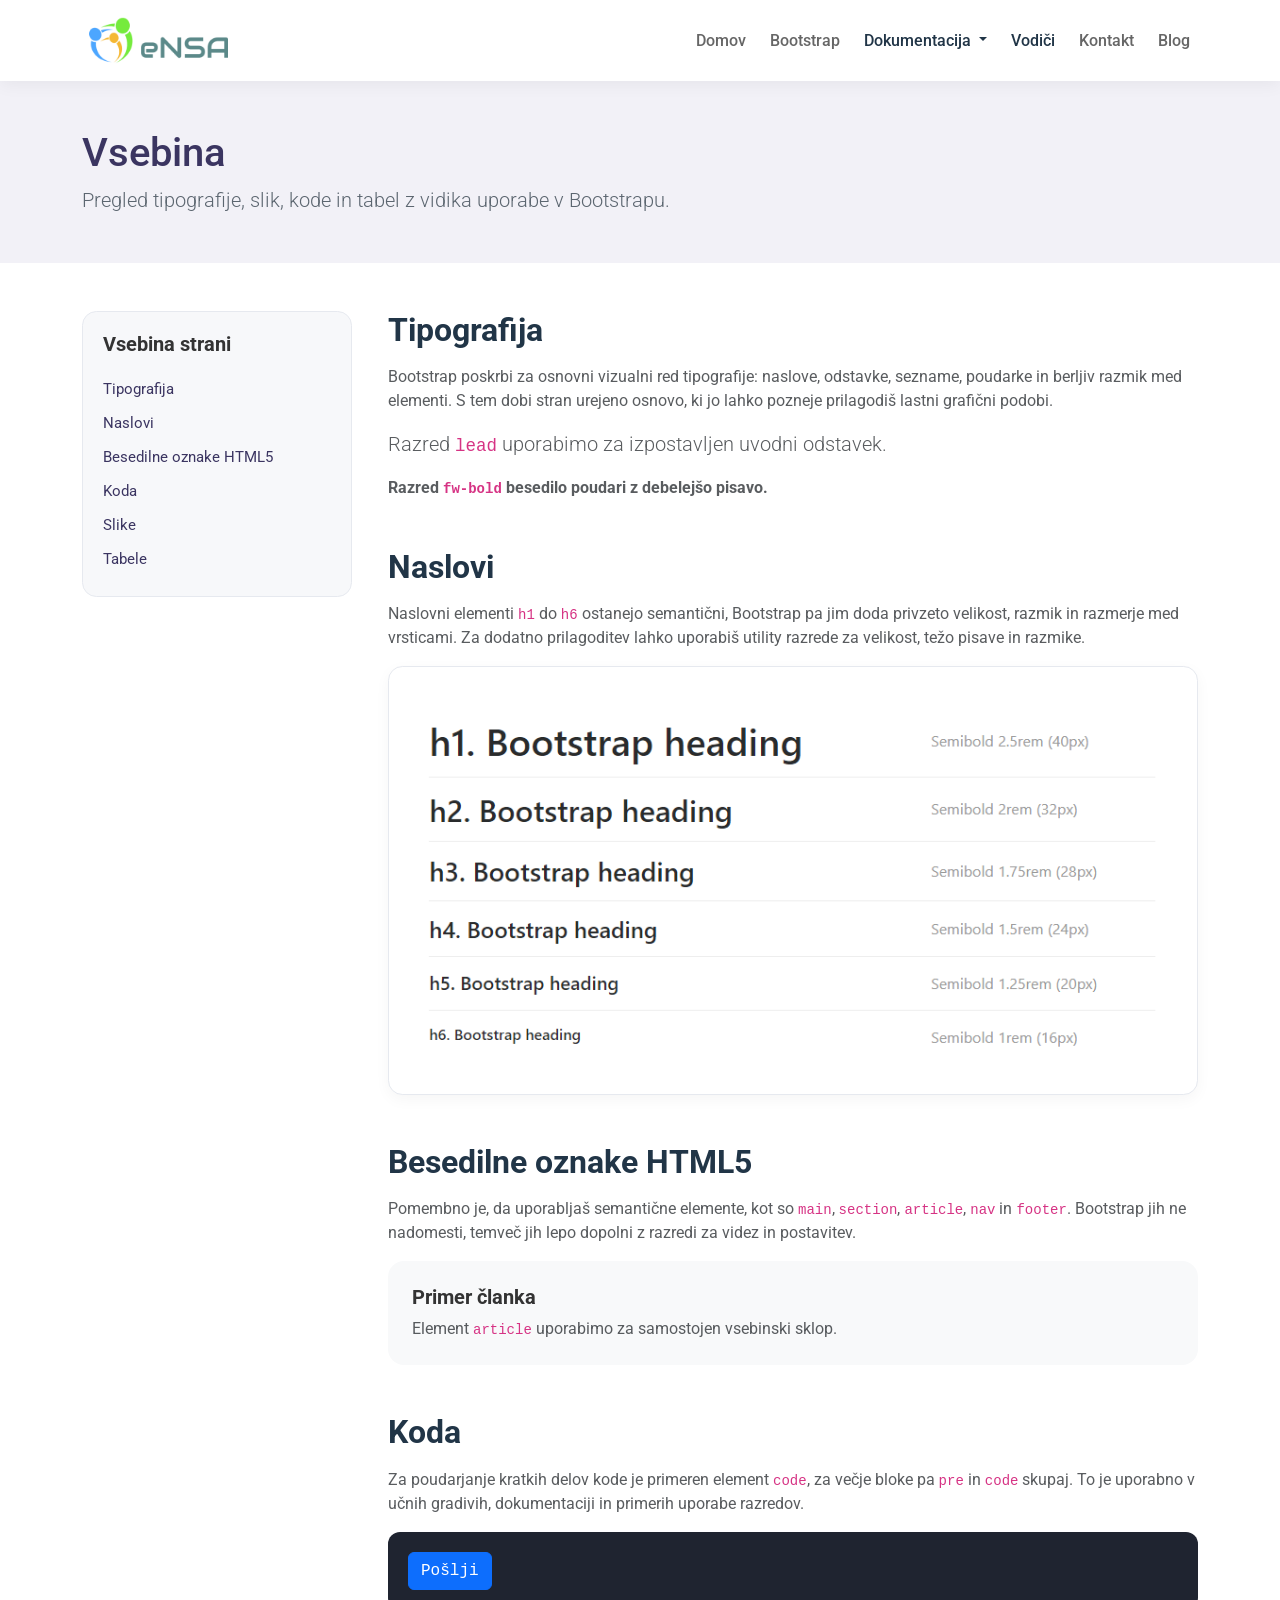
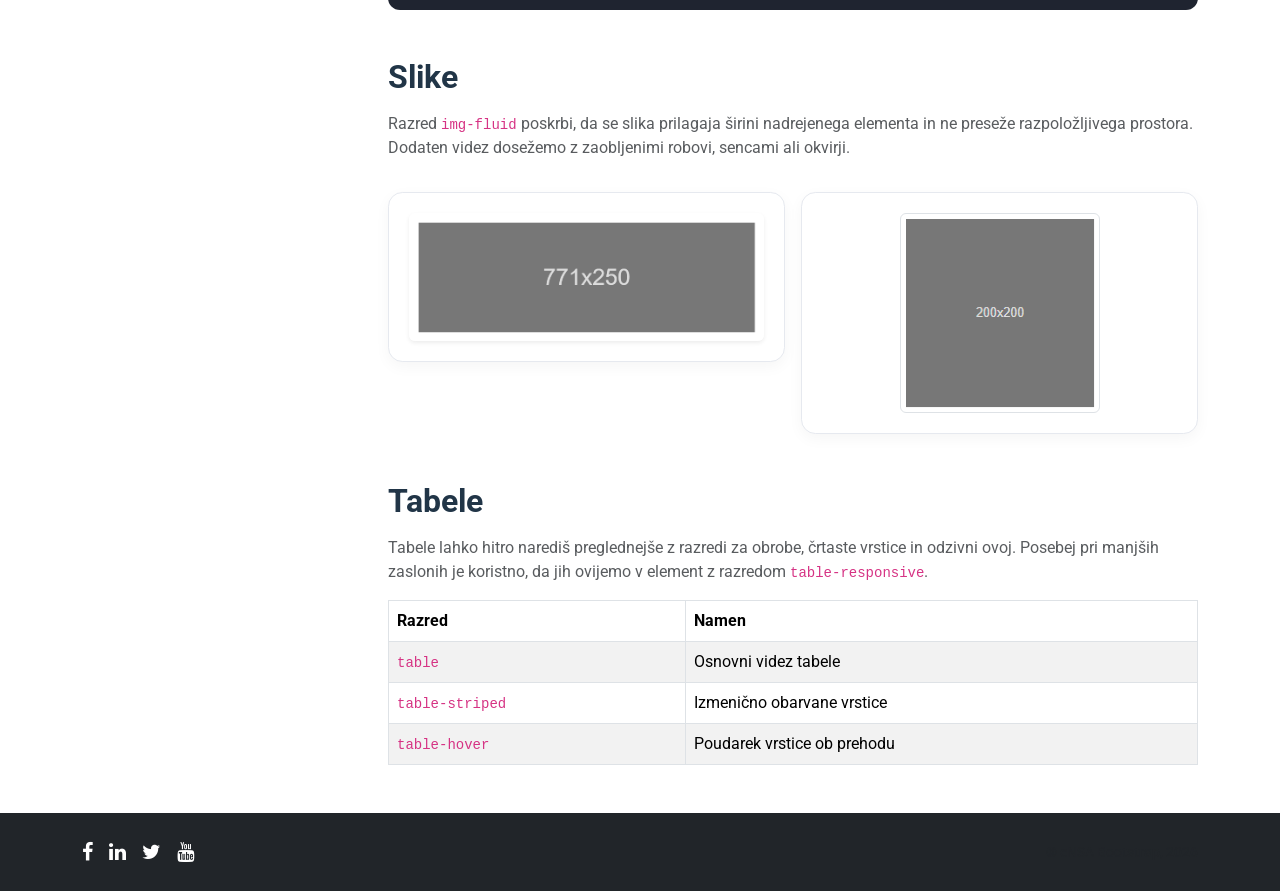
==== SPA/Srednji_Nivo/Vaja 2 SPA/Vaja 2 SPA/dokument/vsebina.html @ d903be8b "zaka ne dela" ====
<!DOCTYPE html>
<html lang="sl">
    <head>
        <meta charset="utf-8">
        <meta name="viewport" content="width=device-width, initial-scale=1">
        <meta name="description" content="Dokumentacija Bootstrapa: vsebina.">
        <meta name="keywords" content="Bootstrap, tipografija, slike, koda, tabele, dokumentacija">
        <meta name="author" content="eNSA">
        <title>eNSA | Spletišče: Vsebina</title>
        <link rel="icon" href="../slike/index/favicon.png" type="image/x-icon">
        <link rel="preconnect" href="https://fonts.googleapis.com">
        <link rel="preconnect" href="https://fonts.gstatic.com" crossorigin>
        <link href="https://fonts.googleapis.com/css2?family=Roboto:wght@300;400;500;700&display=swap" rel="stylesheet">
        <link href="https://cdn.jsdelivr.net/npm/bootstrap@5.3.8/dist/css/bootstrap.min.css" rel="stylesheet">
        <link rel="stylesheet" href="https://maxcdn.bootstrapcdn.com/font-awesome/4.7.0/css/font-awesome.min.css">
        <link rel="stylesheet" href="../css/slog.css">
    </head>
    <body>
        <nav class="navbar navbar-expand-lg navbar-light site-navbar sticky-top">
            <div class="container">
                <a class="navbar-brand" href="glavna stran.html">
                    <img src="../slike/index/logo.png" alt="eNSA logotip">
                </a>
                <button class="navbar-toggler" type="button" data-bs-toggle="collapse" data-bs-target="#meni" aria-controls="meni" aria-expanded="false" aria-label="Preklopi navigacijo">
                    <span class="navbar-toggler-icon"></span>
                </button>
                <div class="collapse navbar-collapse" id="meni">
                    <ul class="navbar-nav ms-auto align-items-lg-center gap-lg-2">
                        <li class="nav-item">
                            <a class="nav-link" href="glavna stran.html">Domov</a>
                        </li>
                        <li class="nav-item">
                            <a class="nav-link" href="bootstrap.html">Bootstrap</a>
                        </li>
                        <li class="nav-item dropdown">
                            <a class="nav-link dropdown-toggle active" href="#" id="navbarDropdown" role="button" data-bs-toggle="dropdown" aria-expanded="false">
                                Dokumentacija
                            </a>
                            <ul class="dropdown-menu" aria-labelledby="navbarDropdown">
                                <li><a class="dropdown-item" href="kako začeti.html">Kako začeti</a></li>
                                <li><a class="dropdown-item" href="postavitev.html">Postavitev</a></li>
                                <li><a class="dropdown-item" href="vsebina.html">Vsebina</a></li>
                                <li><a class="dropdown-item" href="komponente.html">Komponente</a></li>
                            </ul>
                        </li>
                        <li class="nav-item">
                            <a class="nav-link active" href="vodici.html" aria-current="page">Vodiči</a>                        </li>
                        <li class="nav-item">
                            <a class="nav-link" href="#">Kontakt</a>
                        </li>
                        <li class="nav-item">
                            <a class="nav-link" href="#">Blog</a>
                        </li>
                    </ul>
                </div>
            </div>
        </nav>

        <header class="page-hero">
            <div class="container">
                <h1>Vsebina</h1>
                <p class="lead mb-0">Pregled tipografije, slik, kode in tabel z vidika uporabe v Bootstrapu.</p>
            </div>
        </header>

        <section class="py-5">
            <div class="container">
                <div class="doc-layout">
                    <aside class="doc-sidebar">
                        <h2 class="h5 fw-bold mb-3">Vsebina strani</h2>
                        <a href="#tipografija">Tipografija</a>
                        <a href="#naslovi">Naslovi</a>
                        <a href="#html5">Besedilne oznake HTML5</a>
                        <a href="#koda">Koda</a>
                        <a href="#slike">Slike</a>
                        <a href="#tabele">Tabele</a>
                    </aside>

                    <div class="doc-content">
                        <section id="tipografija" class="mb-5">
                            <h2 class="fw-bold mb-3">Tipografija</h2>
                            <p class="text-muted">Bootstrap poskrbi za osnovni vizualni red tipografije: naslove, odstavke, sezname, poudarke in berljiv razmik med elementi. S tem dobi stran urejeno osnovo, ki jo lahko pozneje prilagodiš lastni grafični podobi.</p>
                            <p class="text-muted lead">Razred <code>lead</code> uporabimo za izpostavljen uvodni odstavek.</p>
                            <p class="text-muted fw-bold mb-0">Razred <code>fw-bold</code> besedilo poudari z debelejšo pisavo.</p>
                        </section>

                        <section id="naslovi" class="mb-5">
                            <h2 class="fw-bold mb-3">Naslovi</h2>
                            <p class="text-muted">Naslovni elementi <code>h1</code> do <code>h6</code> ostanejo semantični, Bootstrap pa jim doda privzeto velikost, razmik in razmerje med vrsticami. Za dodatno prilagoditev lahko uporabiš utility razrede za velikost, težo pisave in razmike.</p>
                            <div class="doc-figure mt-3">
                                <img src="../slike/dokumentacija/naslovi.png" alt="Primer naslovov od h1 do h6" class="img-fluid">
                            </div>
                        </section>

                        <section id="html5" class="mb-5">
                            <h2 class="fw-bold mb-3">Besedilne oznake HTML5</h2>
                            <p class="text-muted">Pomembno je, da uporabljaš semantične elemente, kot so <code>main</code>, <code>section</code>, <code>article</code>, <code>nav</code> in <code>footer</code>. Bootstrap jih ne nadomesti, temveč jih lepo dopolni z razredi za videz in postavitev.</p>
                            <article class="p-4 bg-light rounded-4 mt-3">
                                <h3 class="h5 fw-bold">Primer članka</h3>
                                <p class="text-muted mb-0">Element <code>article</code> uporabimo za samostojen vsebinski sklop.</p>
                            </article>
                        </section>

                        <section id="koda" class="mb-5">
                            <h2 class="fw-bold mb-3">Koda</h2>
                            <p class="text-muted">Za poudarjanje kratkih delov kode je primeren element <code>code</code>, za večje bloke pa <code>pre</code> in <code>code</code> skupaj. To je uporabno v učnih gradivih, dokumentaciji in primerih uporabe razredov.</p>
                            <pre class="doc-code"><code><button class="btn btn-primary">Pošlji</button></code></pre>
                        </section>

                        <section id="slike" class="mb-5">
                            <h2 class="fw-bold mb-3">Slike</h2>
                            <p class="text-muted">Razred <code>img-fluid</code> poskrbi, da se slika prilagaja širini nadrejenega elementa in ne preseže razpoložljivega prostora. Dodaten videz dosežemo z zaobljenimi robovi, sencami ali okvirji.</p>
                            <div class="row g-3 mt-2">
                                <div class="col-md-6 text-center">
                                    <div class="doc-figure">
                                        <img src="../slike/dokumentacija/img1.png" class="img-fluid rounded shadow-sm doc-img-custom" alt="Primer odzivne slike z zaobljenimi robovi">
                                    </div>
                                </div>
                                <div class="col-md-6 text-center">
                                    <div class="doc-figure">
                                        <img src="../slike/dokumentacija/img2.png" class="img-fluid img-thumbnail doc-img-square" alt="Primer slike z okvirjem">
                                    </div>
                                </div>
                            </div>
                        </section>

                        <section id="tabele" class="mb-0">
                            <h2 class="fw-bold mb-3">Tabele</h2>
                            <p class="text-muted">Tabele lahko hitro narediš preglednejše z razredi za obrobe, črtaste vrstice in odzivni ovoj. Posebej pri manjših zaslonih je koristno, da jih ovijemo v element z razredom <code>table-responsive</code>.</p>
                            <div class="table-responsive mt-3">
                                <table class="table table-striped table-bordered table-hover align-middle mb-0">
                                    <thead>
                                        <tr>
                                            <th>Razred</th>
                                            <th>Namen</th>
                                        </tr>
                                    </thead>
                                    <tbody>
                                        <tr>
                                            <td><code>table</code></td>
                                            <td>Osnovni videz tabele</td>
                                        </tr>
                                        <tr>
                                            <td><code>table-striped</code></td>
                                            <td>Izmenično obarvane vrstice</td>
                                        </tr>
                                        <tr>
                                            <td><code>table-hover</code></td>
                                            <td>Poudarek vrstice ob prehodu</td>
                                        </tr>
                                    </tbody>
                                </table>
                            </div>
                        </section>
                    </div>
                </div>
            </div>
        </section>

        <footer class="bg-dark text-white py-4">
            <div class="container">
                <div class="row align-items-center gy-3">
                    <div class="col-md-6 d-flex gap-3">
                        <a href="#" class="text-white text-decoration-none fs-5"><i class="fa fa-facebook"></i></a>
                        <a href="#" class="text-white text-decoration-none fs-5"><i class="fa fa-linkedin"></i></a>
                        <a href="#" class="text-white text-decoration-none fs-5"><i class="fa fa-twitter"></i></a>
                        <a href="#" class="text-white text-decoration-none fs-5"><i class="fa fa-youtube"></i></a>
                    </div>
                    <div class="col-md-6 text-md-end text-muted small">
                        © eNSA Bootstrap, 2026
                    </div>
                </div>
            </div>
        </footer>

        <script src="https://cdn.jsdelivr.net/npm/bootstrap@5.3.8/dist/js/bootstrap.bundle.min.js"></script>
    </body>
</html>
---- SPA/Srednji_Nivo/Vaja 2 SPA/Vaja 2 SPA/css/slog.css ----
body {
    font-family: 'Roboto', Helvetica, Arial, sans-serif;
    color: #333333;
}

.site-navbar {
    background-color: #ffffff;
    box-shadow: 0 0.25rem 1rem rgba(0, 0, 0, 0.05);
}

.navbar-brand img {
    max-height: 55px;
}

.navbar-nav .nav-link {
    color: #666666;
    font-weight: 500;
}

.navbar-nav .nav-link.active,
.navbar-nav .nav-link:hover {
    color: #213547;
}

.hero {
    background-color: #f7f9fb;
}

.page-hero {
    background-color: #f2f1f7;
    padding: 3rem 0;
}

.page-hero .lead {
    color: #5c6670;
    max-width: 900px;
}

.page-hero h1 {
    color: #3b3561;
}

.section-accent {
    background-color: #f0f3f6;
}

.section-soft {
    background-color: #f4f5f8;
}

h1, h2, h3, h4, h5, h6 {
    color: #213547;
}

.card {
    border-radius: 10px;
    border: none;
    box-shadow: 0 0.35rem 1.1rem rgba(0, 0, 0, 0.06);
    transition: transform 0.2s ease-in-out;
}

.card:hover {
    transform: translateY(-3px);
}

.doc-card {
    border-radius: 0.9rem;
    box-shadow: 0 0.45rem 1rem rgba(0, 0, 0, 0.07);
    height: 100%;
}

.icon-round {
    width: 54px;
    height: 54px;
    border-radius: 50%;
    display: flex;
    align-items: center;
    justify-content: center;
    background: #eae8f4;
    color: #463f73;
    font-size: 1.35rem;
}

.doc-layout {
    display: grid;
    grid-template-columns: 270px 1fr;
    gap: 2.25rem;
}

.doc-sidebar {
    background-color: #f7f8fa;
    border: 1px solid #e6e9ef;
    border-radius: 0.9rem;
    padding: 1.25rem;
    align-self: start;
    position: sticky;
    top: 90px;
}

.doc-sidebar a {
    display: block;
    padding: 0.35rem 0;
    color: #3b3561;
    text-decoration: none;
    font-size: 0.95rem;
}

.doc-sidebar a:hover {
    color: #213547;
    text-decoration: underline;
}

.doc-code {
    background-color: #1f2430;
    color: #e6edf3;
    padding: 1.25rem;
    border-radius: 0.75rem;
    font-size: 0.875rem;
    overflow-x: auto;
    margin-bottom: 0;
}

.doc-figure {
    background-color: #ffffff;
    border: 1px solid #e6e9ef;
    border-radius: 0.9rem;
    padding: 1.25rem;
    box-shadow: 0 0.3rem 0.9rem rgba(0, 0, 0, 0.04);
    text-align: center;
}

@media (max-width: 991px) {
    .doc-layout {
        grid-template-columns: 1fr;
    }

    .doc-sidebar {
        position: static;
    }
}

footer {
    background-color: #3a4149 !important;
}

.doc-img-custom {
    width: 100%;
    max-height: 250px;
    object-fit: cover;
}

.doc-img-square {
    width: 200px;
    max-height: 200px;
    object-fit: contain;
}

.guide-card {
    border: 1px solid #e8e8e8;
    transition: transform .2s ease, box-shadow .2s ease;
}
.guide-card:hover {
    transform: translateY(-4px);
    box-shadow: 0 12px 24px rgba(0,0,0,.08);
}
.guide-card img {
    width: 100%;
    aspect-ratio: 16 / 9;
    object-fit: cover;
}
.guide-meta {
    color: #6c757d;
    font-size: .95rem;
    font-style: italic;
}
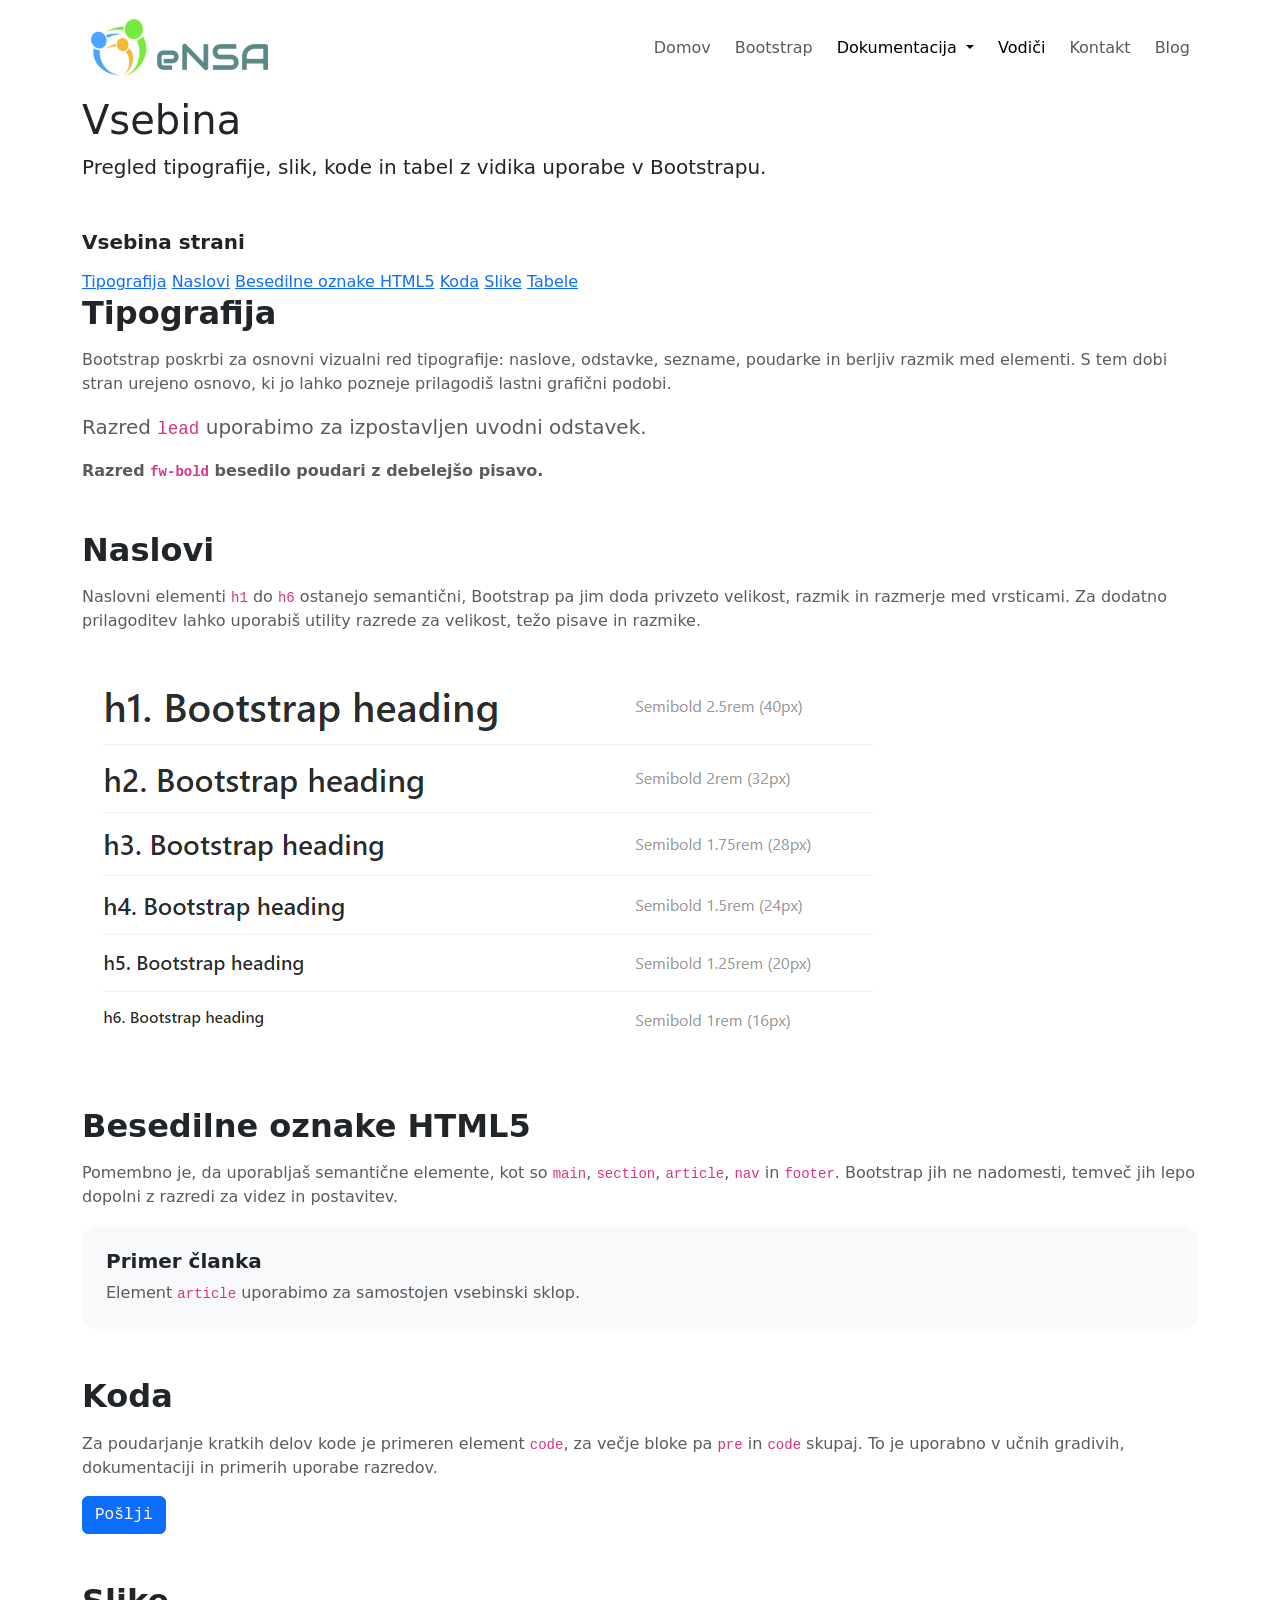
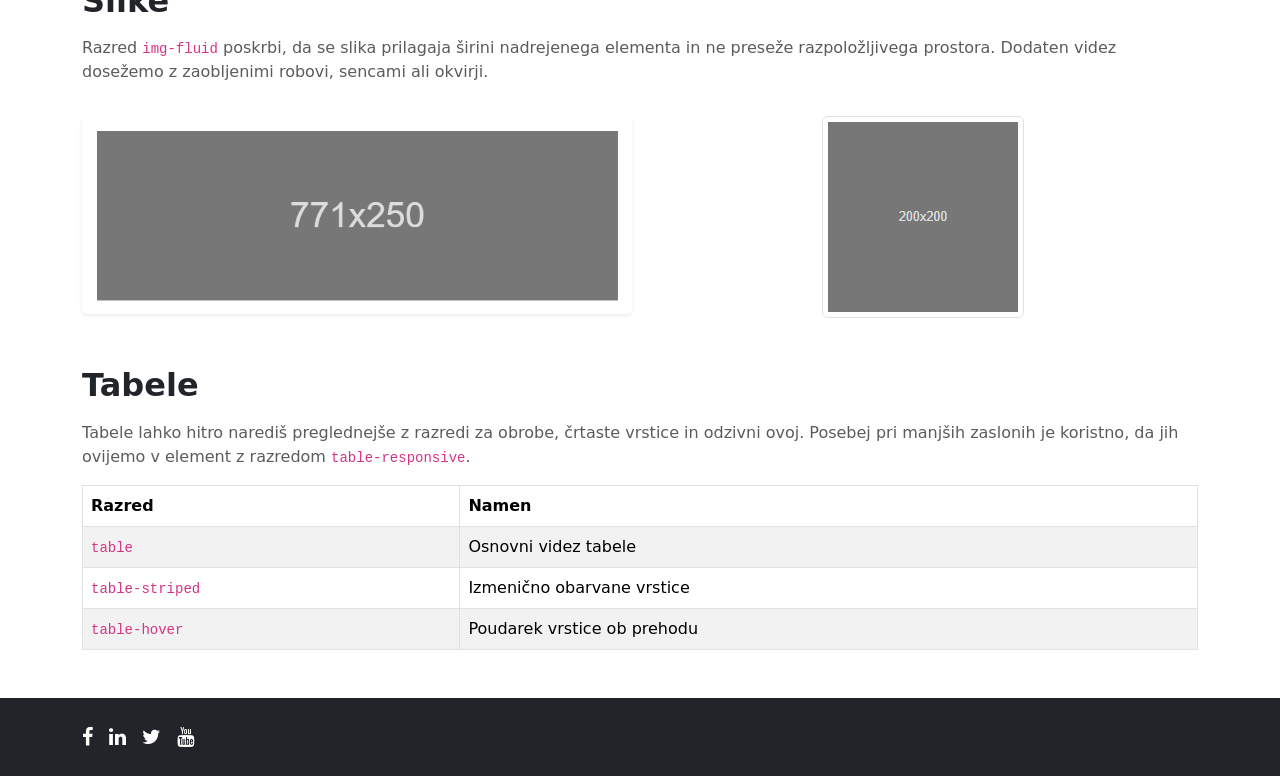
==== commit 163eba16: "hell looking at heaven" ====
--- a/SPA/Srednji_Nivo/Vaja 2 SPA/Vaja 2 SPA/dokument/vsebina.html
+++ b/SPA/Srednji_Nivo/Vaja 2 SPA/Vaja 2 SPA/dokument/vsebina.html
@@ -13,7 +13,7 @@
         <link href="https://fonts.googleapis.com/css2?family=Roboto:wght@300;400;500;700&display=swap" rel="stylesheet">
         <link href="https://cdn.jsdelivr.net/npm/bootstrap@5.3.8/dist/css/bootstrap.min.css" rel="stylesheet">
         <link rel="stylesheet" href="https://maxcdn.bootstrapcdn.com/font-awesome/4.7.0/css/font-awesome.min.css">
-        <link rel="stylesheet" href="../css/slog.css">
+        <link rel="stylesheet" href="Makismalni_Nivo/slog.css">
     </head>
     <body>
         <nav class="navbar navbar-expand-lg navbar-light site-navbar sticky-top">
